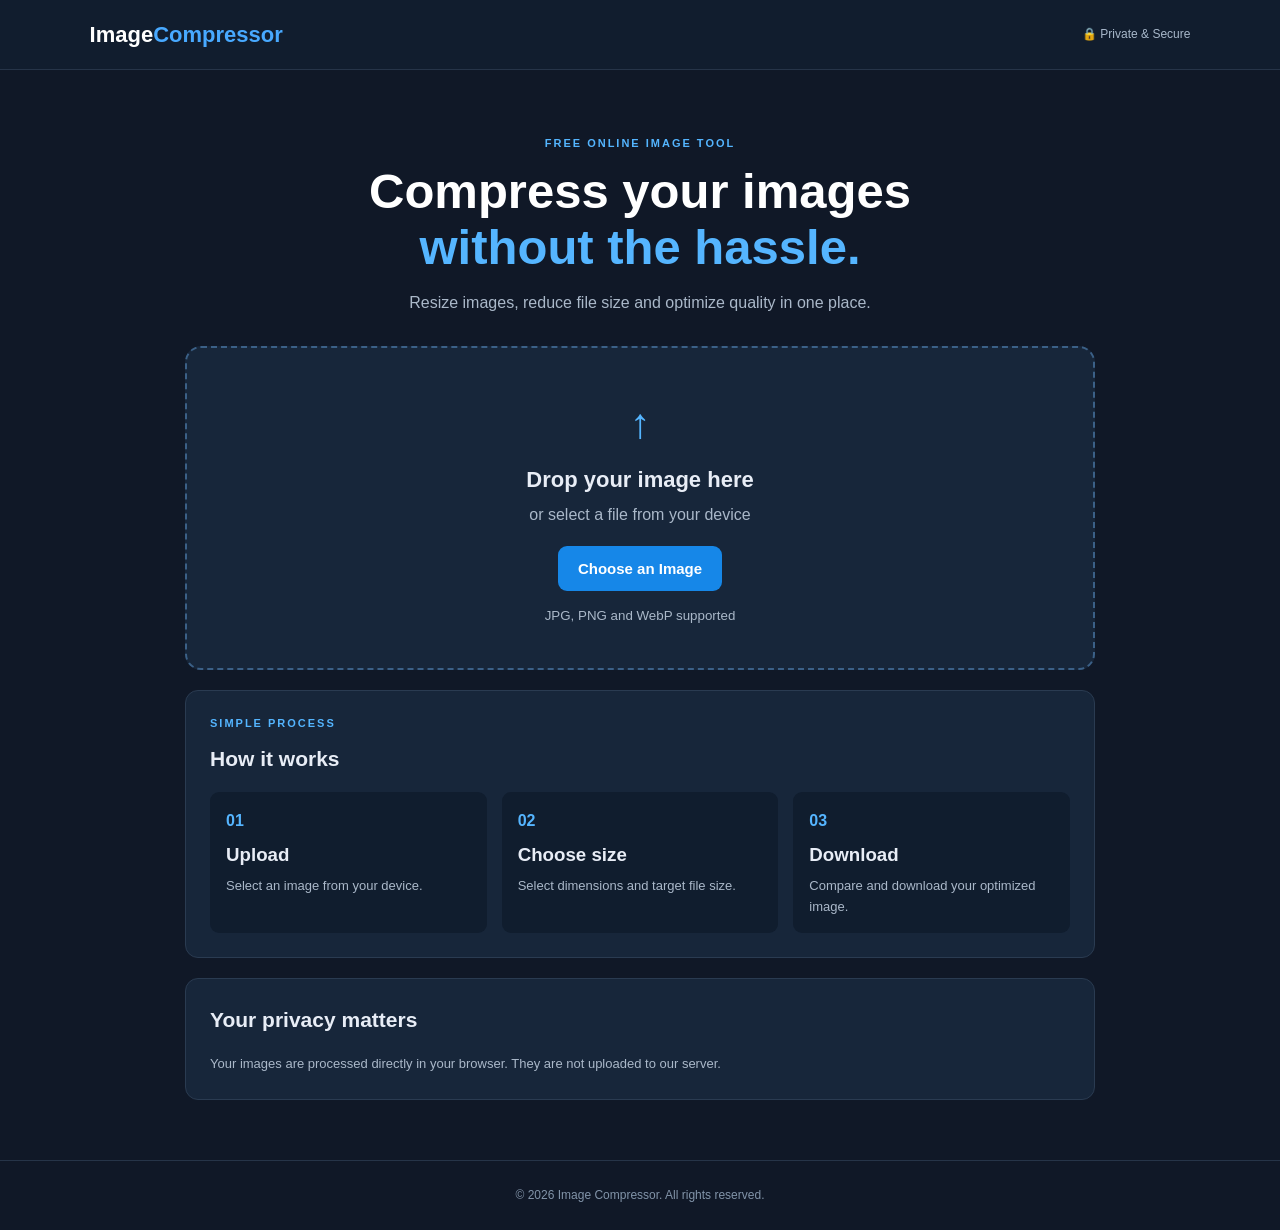
==== index.html @ 2c274e94 "Build URL36 Image Compressor" ====
<!DOCTYPE html>
<html lang="en">
<head>
<meta charset="UTF-8">
<meta name="viewport" content="width=device-width, initial-scale=1">
<meta name="theme-color" content="#101827">
<meta name="description" content="Compress and resize images online with ready-made dimensions and file size presets.">
<title>Image Compressor - Compress & Resize Images Online</title>
<link rel="stylesheet" href="style.css">
</head>
<body>
<header class="header">
<a class="logo" href="/">Image<span>Compressor</span></a>
<span class="privacy">🔒 Private & Secure</span>
</header>

<main class="container">
<section class="hero">
<p class="eyebrow">FREE ONLINE IMAGE TOOL</p>
<h1>Compress your images<br><span>without the hassle.</span></h1>
<p>Resize images, reduce file size and optimize quality in one place.</p>
</section>

<section class="upload-card" id="dropZone">
<div class="upload-icon">↑</div>
<h2>Drop your image here</h2>
<p>or select a file from your device</p>
<button class="choose-btn" id="chooseBtn" type="button">Choose an Image</button>
<input type="file" id="imageInput" accept="image/jpeg,image/png,image/webp" hidden>
<small>JPG, PNG and WebP supported</small>
</section>

<section class="editor" id="editor" hidden>
<div class="section-heading">
<h2>Image comparison</h2>
<button class="text-btn" id="changeImageBtn" type="button">Choose another image</button>
</div>

<div class="comparison">
<div class="compare-stage">
<img id="originalPreview" alt="Original image">
<div class="compressed-layer" id="compressedLayer">
<img id="compressedPreview" alt="Compressed image">
</div>
<div class="compare-line" id="compareLine">↔</div>
</div>
<input type="range" id="compareSlider" min="0" max="100" value="50">
<div class="compare-caption"><span>Original</span><span>Drag to compare</span><span>Compressed</span></div>
</div>

<div class="stats-grid">
<div class="stat-box"><span>Original size</span><strong id="originalSize">—</strong><small id="originalDimensions">—</small></div>
<div class="stat-box"><span>New file size</span><strong id="compressedSize">—</strong><small id="compressedDimensions">—</small></div>
<div class="stat-box"><span>Size reduction</span><strong id="savingPercent">—</strong><small id="savingText">Not compressed yet</small></div>
</div>

<section class="settings-card">
<p class="eyebrow">RESIZE IMAGE</p>
<h2>Choose image dimensions</h2>

<div class="setting">
<label for="category">Category</label>
<select id="category">
<option value="website">Website</option>
<option value="social">Social Media</option>
<option value="youtube">YouTube</option>
<option value="profile">Profile</option>
<option value="document">Forms & Documents</option>
<option value="custom">Custom dimensions</option>
</select>
</div>

<div class="setting">
<label for="preset">Ready-made dimensions</label>
<select id="preset"></select>
</div>

<div class="settings-grid">
<div class="setting"><label for="widthInput">Width (px)</label><input type="number" id="widthInput" min="1" max="12000"></div>
<div class="setting"><label for="heightInput">Height (px)</label><input type="number" id="heightInput" min="1" max="12000"></div>
</div>

<label class="checkbox-row"><input type="checkbox" id="keepRatio" checked> Keep original aspect ratio</label>

<div class="divider"></div>
<p class="eyebrow">FILE SIZE</p>
<h2>Choose maximum file size</h2>

<div class="setting">
<label for="targetSize">Target file size</label>
<select id="targetSize">
<option value="50">50 KB</option>
<option value="100">100 KB</option>
<option value="200" selected>200 KB</option>
<option value="500">500 KB</option>
<option value="1024">1 MB</option>
<option value="2048">2 MB</option>
<option value="custom">Custom size</option>
<option value="none">No size limit</option>
</select>
</div>

<div class="setting" id="customSizeWrap" hidden>
<label for="customSize">Custom maximum size (KB)</label>
<input type="number" id="customSize" min="1" placeholder="Enter KB">
</div>

<div class="divider"></div>
<p class="eyebrow">OUTPUT SETTINGS</p>
<h2>Quality & format</h2>

<div class="setting">
<div class="setting-title"><label for="quality">Image Quality</label><strong id="qualityValue">80%</strong></div>
<input type="range" id="quality" min="10" max="100" value="80">
<div class="range-labels"><span>Smaller file</span><span>Better quality</span></div>
</div>

<div class="setting">
<label for="format">Output format</label>
<select id="format">
<option value="image/webp">WebP</option>
<option value="image/jpeg">JPG</option>
<option value="image/png">PNG</option>
</select>
</div>

<button class="compress-btn" id="compressBtn" type="button">Compress Image</button>
<a class="download-btn" id="downloadBtn" hidden>↓ Download Compressed Image</a>
<p class="result-message" id="resultMessage" aria-live="polite">Choose settings and compress your image.</p>
</section>
</section>

<section class="info-section">
<p class="eyebrow">SIMPLE PROCESS</p>
<h2>How it works</h2>
<div class="steps">
<article><span>01</span><h3>Upload</h3><p>Select an image from your device.</p></article>
<article><span>02</span><h3>Choose size</h3><p>Select dimensions and target file size.</p></article>
<article><span>03</span><h3>Download</h3><p>Compare and download your optimized image.</p></article>
</div>
</section>

<section class="privacy-note">
<h2>Your privacy matters</h2>
<p>Your images are processed directly in your browser. They are not uploaded to our server.</p>
</section>
</main>

<footer>© 2026 Image Compressor. All rights reserved.</footer>
<script src="app.js"></script>
</body>
</html>
---- style.css ----
*{box-sizing:border-box;margin:0;padding:0}
body{font-family:Arial,sans-serif;background:#101827;color:#e8edf6;line-height:1.6}
.header{height:70px;padding:0 7%;display:flex;align-items:center;justify-content:space-between;border-bottom:1px solid #263448;background:#111d2e}
.logo{font-size:22px;font-weight:800;color:#fff;text-decoration:none}
.logo span{color:#48a9ff}
.privacy{font-size:12px;color:#a8b8ca}
.container{max-width:950px;margin:auto;padding:30px 20px 60px}
.hero{text-align:center;padding:35px 10px 30px}
.eyebrow{font-size:11px;letter-spacing:2px;color:#54b5ff;font-weight:800;margin-bottom:9px}
.hero h1{font-size:clamp(32px,6vw,49px);line-height:1.15;color:#fff;margin:10px 0 15px}
.hero h1 span{color:#55b5ff}
.hero>p:last-child{color:#aab8c9;max-width:600px;margin:auto}
.upload-card{border:2px dashed #3b6087;border-radius:16px;padding:42px 15px;text-align:center;background:#17263a}
.upload-card.dragging{border-color:#55b5ff;background:#1b3450}
.upload-icon{font-size:42px;color:#55b5ff}
.upload-card h2{font-size:22px;margin:5px}
.upload-card p,.upload-card small{color:#aab8c9}
.upload-card small{display:block;margin-top:14px}
.choose-btn,.compress-btn,.download-btn{display:block;border:0;border-radius:9px;padding:14px 20px;background:#1687e8;color:white;font-weight:bold;font-size:15px;cursor:pointer;text-align:center;text-decoration:none}
.choose-btn{margin:18px auto 0}
.editor{margin-top:35px}
.section-heading{display:flex;align-items:center;justify-content:space-between;gap:12px;margin-bottom:16px}
h2{font-size:21px}
.text-btn{background:none;border:1px solid #40536a;color:#b9d8f3;padding:9px 12px;border-radius:7px;cursor:pointer}
.comparison{background:#17263a;padding:12px;border:1px solid #2a3b51;border-radius:13px}
.compare-stage{height:350px;position:relative;overflow:hidden;background:#0b1320;border-radius:8px}
.compare-stage>img{position:absolute;width:100%;height:100%;object-fit:contain;inset:0}
.compressed-layer{position:absolute;inset:0;width:50%;overflow:hidden;border-right:2px solid #fff}
.compressed-layer img{position:absolute;width:100%;height:100%;object-fit:contain;max-width:none}
.compare-line{position:absolute;left:50%;top:0;bottom:0;width:2px;background:#fff;transform:translateX(-50%);pointer-events:none;color:#fff;font-size:20px}
.compare-line:after{content:"↔";position:absolute;top:50%;left:50%;transform:translate(-50%,-50%);width:36px;height:36px;background:#1687e8;border:2px solid white;border-radius:50%;display:grid;place-items:center}
#compareSlider{width:100%;margin:14px 0 0;accent-color:#48a9ff}
.compare-caption{display:flex;justify-content:space-between;color:#9eafc3;font-size:11px}
.stats-grid{display:grid;grid-template-columns:repeat(3,1fr);gap:12px;margin:16px 0}
.stat-box{padding:15px;background:#17263a;border:1px solid #2a3b51;border-radius:10px;min-width:0}
.stat-box span,.stat-box small{display:block;color:#9eafc3;font-size:12px}
.stat-box strong{display:block;font-size:22px;margin:5px 0;overflow-wrap:anywhere}
.settings-card,.info-section,.privacy-note{background:#17263a;border:1px solid #2a3b51;border-radius:13px;padding:24px;margin-top:20px}
.settings-card h2{margin-bottom:18px}
.setting{margin:15px 0}
.setting>label,.setting-title label{display:block;font-size:14px;font-weight:bold;margin-bottom:8px}
.setting input[type=number],.setting select{width:100%;padding:12px;border:1px solid #40536a;border-radius:8px;background:#101d2e;color:#fff;font-size:15px}
.setting input[type=range]{width:100%;accent-color:#48a9ff}
.setting-title{display:flex;justify-content:space-between;align-items:center}
.setting-title strong{color:#55b5ff}
.range-labels{display:flex;justify-content:space-between;color:#98aabd;font-size:11px}
.settings-grid{display:grid;grid-template-columns:repeat(2,1fr);gap:15px}
.checkbox-row{display:flex;align-items:center;gap:10px;color:#b8c8d9;font-size:13px;margin:15px 0}
.checkbox-row input{accent-color:#1687e8;width:17px;height:17px}
.divider{height:1px;background:#304258;margin:24px 0}
.compress-btn{width:100%;margin-top:22px}
.compress-btn:disabled{opacity:.6;cursor:wait}
.download-btn{background:#13834f;margin-top:12px}
.result-message{text-align:center;color:#b8c8d9;font-size:13px;margin-top:14px}
.info-section h2,.privacy-note h2{margin-bottom:17px}
.steps{display:grid;grid-template-columns:repeat(3,1fr);gap:15px}
.steps article{background:#101d2e;padding:16px;border-radius:9px}
.steps article span{color:#55b5ff;font-weight:bold}
.steps h3{margin:6px 0}
.steps p,.privacy-note p{color:#aab8c9;font-size:13px}
footer{text-align:center;padding:25px;color:#8294a9;font-size:12px;border-top:1px solid #263448}
[hidden]{display:none!important}
@media(max-width:600px){
.header{padding:0 18px}.container{padding:20px 14px 45px}
.hero{padding:30px 5px}.hero h1{font-size:34px}
.compare-stage{height:260px}.stats-grid{gap:7px}
.stat-box{padding:10px}.stat-box strong{font-size:17px}
.stat-box span,.stat-box small{font-size:10px}
.settings-card,.info-section,.privacy-note{padding:17px}
.steps{grid-template-columns:1fr}
.section-heading{align-items:flex-start}
.text-btn{font-size:11px}
}
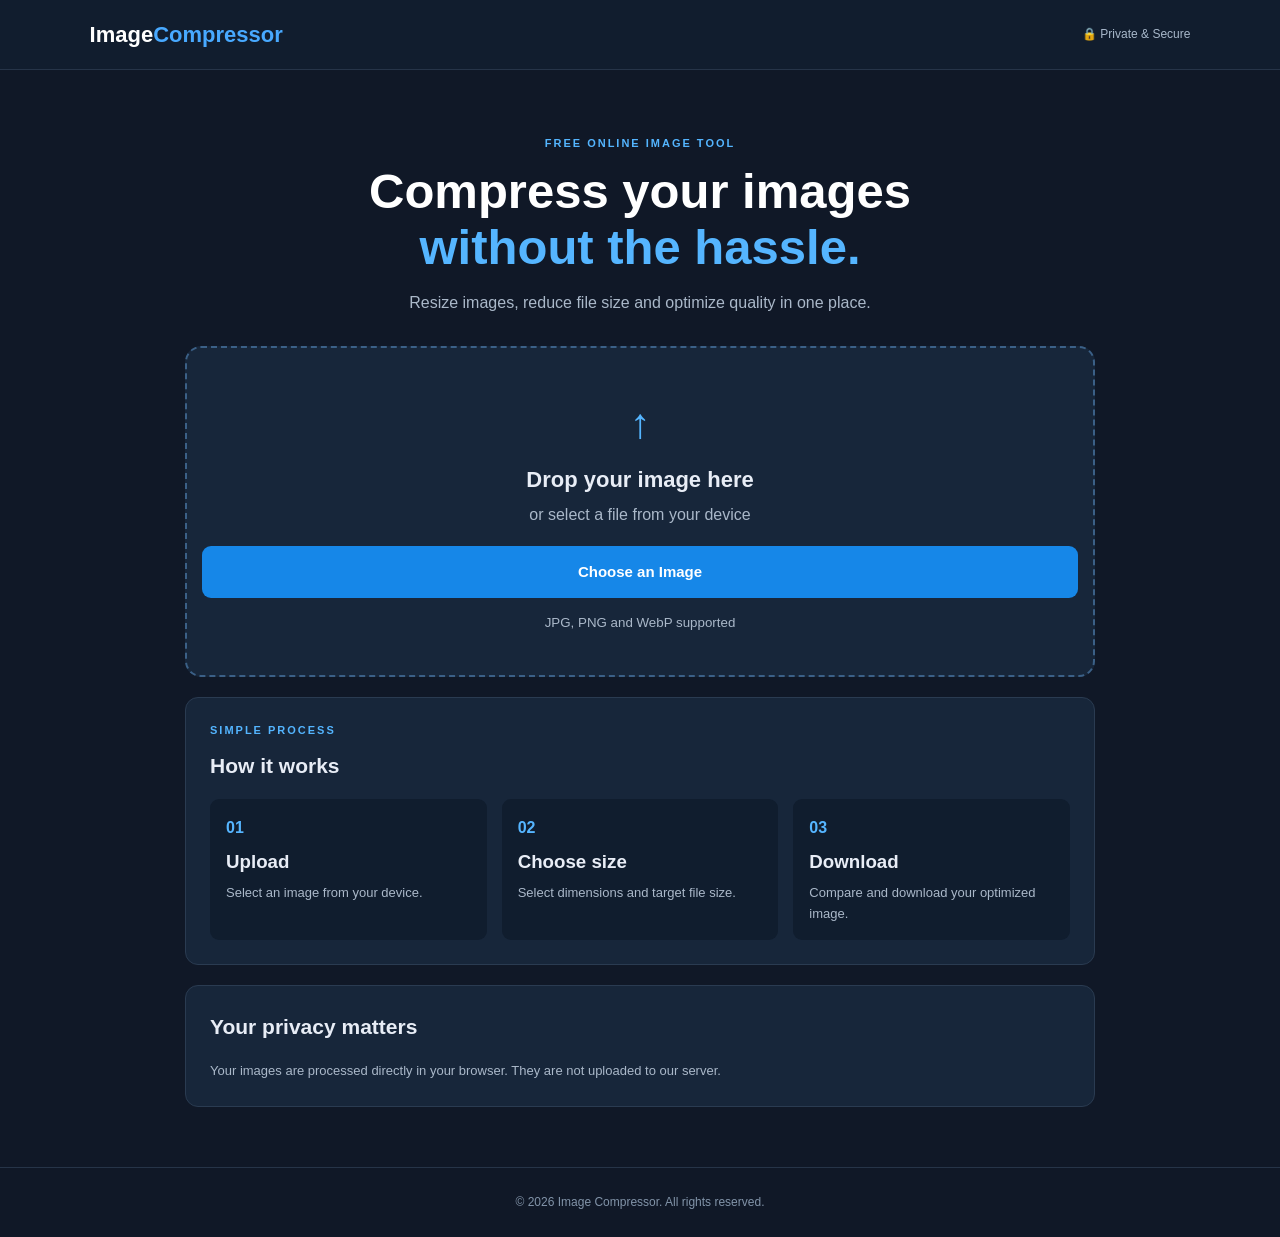
==== commit da9d9a38: "Fix mobile image upload and preview" ====
--- a/index.html
+++ b/index.html
@@ -25,15 +25,15 @@
 <div class="upload-icon">↑</div>
 <h2>Drop your image here</h2>
 <p>or select a file from your device</p>
-<button class="choose-btn" id="chooseBtn" type="button">Choose an Image</button>
-<input type="file" id="imageInput" accept="image/jpeg,image/png,image/webp" hidden>
+<label class="choose-btn" for="imageInput">Choose an Image</label>
+<input type="file" id="imageInput" class="file-input" accept="image/jpeg,image/png,image/webp">
 <small>JPG, PNG and WebP supported</small>
 </section>
 
 <section class="editor" id="editor" hidden>
 <div class="section-heading">
 <h2>Image comparison</h2>
-<button class="text-btn" id="changeImageBtn" type="button">Choose another image</button>
+<label class="text-btn" for="imageInput">Choose another image</label>
 </div>
 
 <div class="comparison">
--- a/style.css
+++ b/style.css
@@ -71,3 +71,16 @@
 .section-heading{align-items:flex-start}
 .text-btn{font-size:11px}
 }
+
+
+.file-input {
+  position: absolute;
+  width: 1px;
+  height: 1px;
+  padding: 0;
+  margin: -1px;
+  overflow: hidden;
+  clip: rect(0, 0, 0, 0);
+  white-space: nowrap;
+  border: 0;
+}
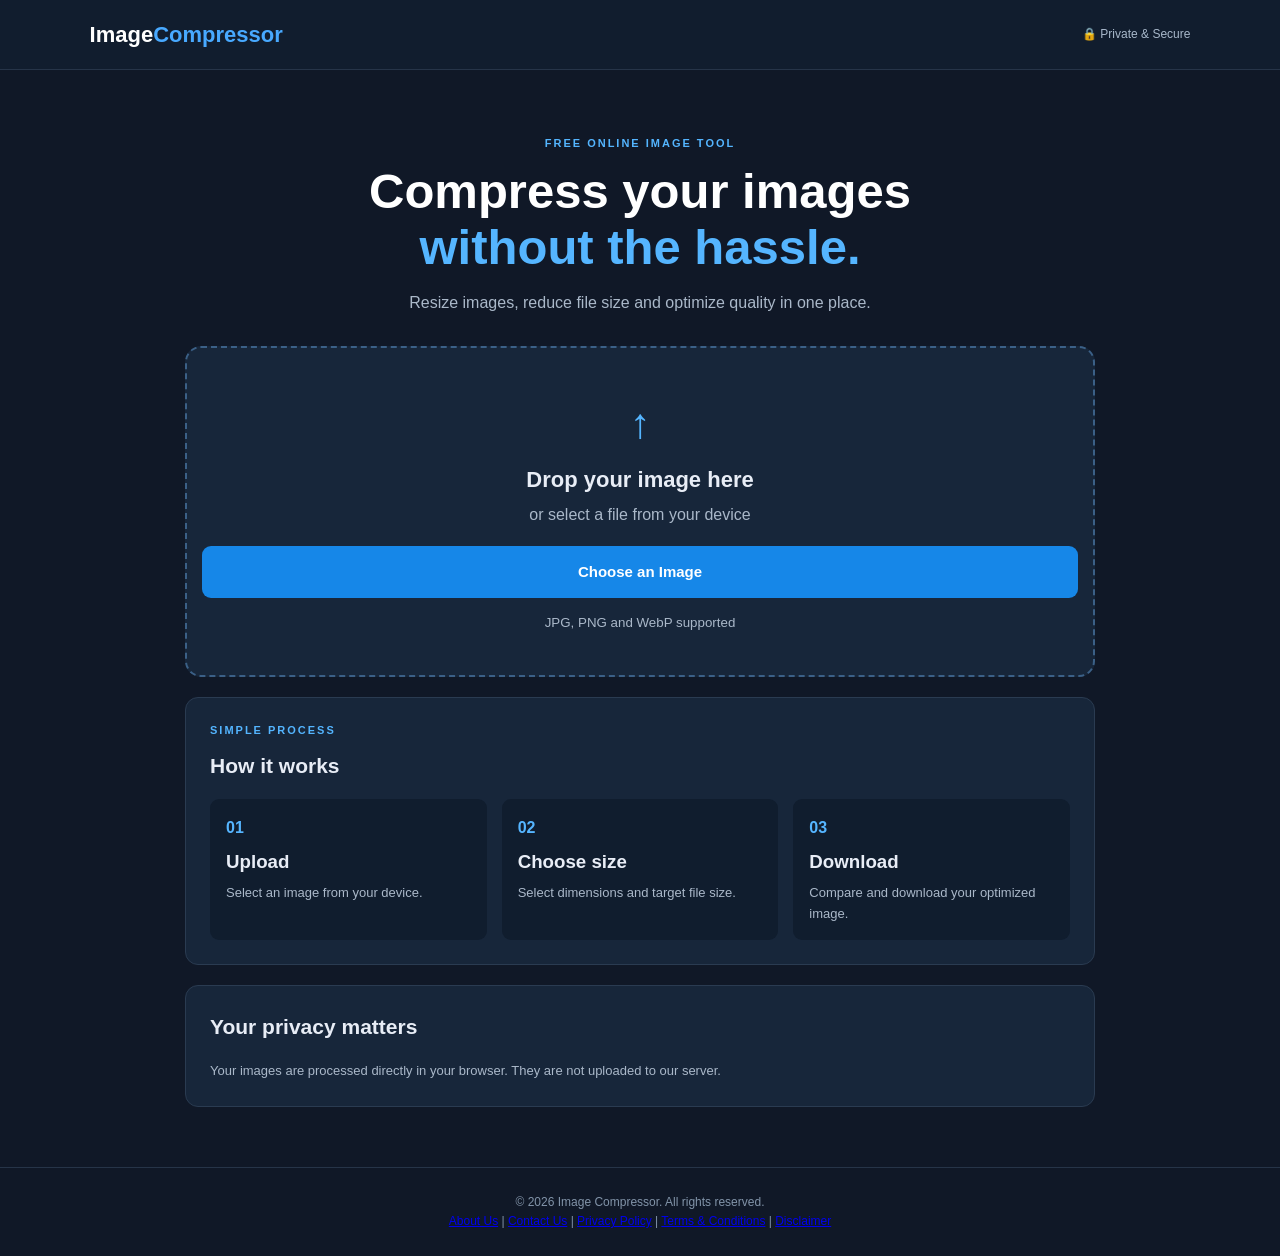
==== commit 3972bfad: "Add AdSense information and legal pages" ====
--- a/index.html
+++ b/index.html
@@ -1,12 +1,16 @@
 <!DOCTYPE html>
 <html lang="en">
 <head>
+    <meta name="google-site-verification" content="1TBRsI6cxEm5aPy9ARzqS7wJexRztOeAo42ehmy-2ko" />
+<link rel="canonical" href="https://compressor.url36.com/">
 <meta charset="UTF-8">
 <meta name="viewport" content="width=device-width, initial-scale=1">
 <meta name="theme-color" content="#101827">
 <meta name="description" content="Compress and resize images online with ready-made dimensions and file size presets.">
 <title>Image Compressor - Compress & Resize Images Online</title>
 <link rel="stylesheet" href="style.css">
+<script async src="https://pagead2.googlesyndication.com/pagead/js/adsbygoogle.js?client=ca-pub-9100998938332588"
+     crossorigin="anonymous"></script>
 </head>
 <body>
 <header class="header">
@@ -146,7 +150,16 @@
 </section>
 </main>
 
-<footer>© 2026 Image Compressor. All rights reserved.</footer>
+<footer>
+<p>© 2026 Image Compressor. All rights reserved.</p>
+<nav aria-label="Footer navigation">
+<a href="/about.html">About Us</a> |
+<a href="/contact.html">Contact Us</a> |
+<a href="/privacy-policy.html">Privacy Policy</a> |
+<a href="/terms.html">Terms & Conditions</a> |
+<a href="/disclaimer.html">Disclaimer</a>
+</nav>
+</footer>
 <script src="app.js"></script>
 </body>
 </html>
